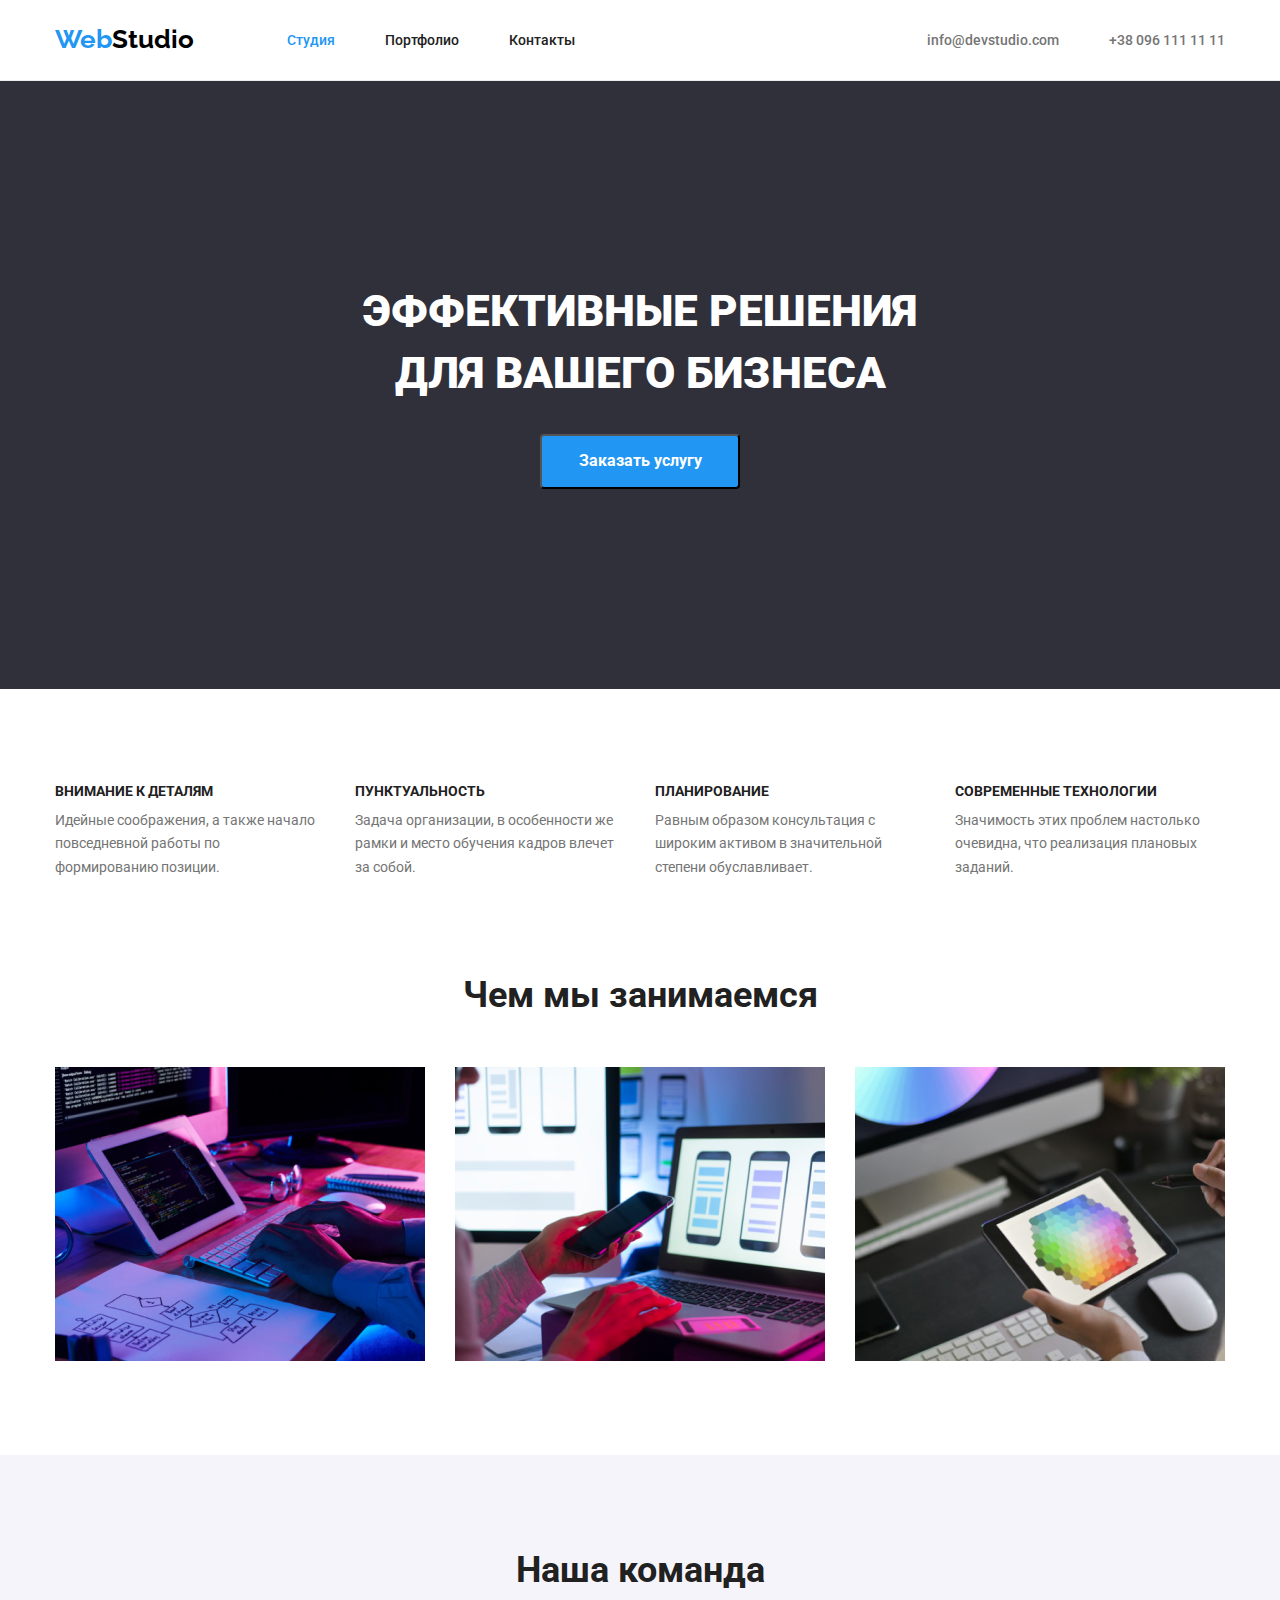
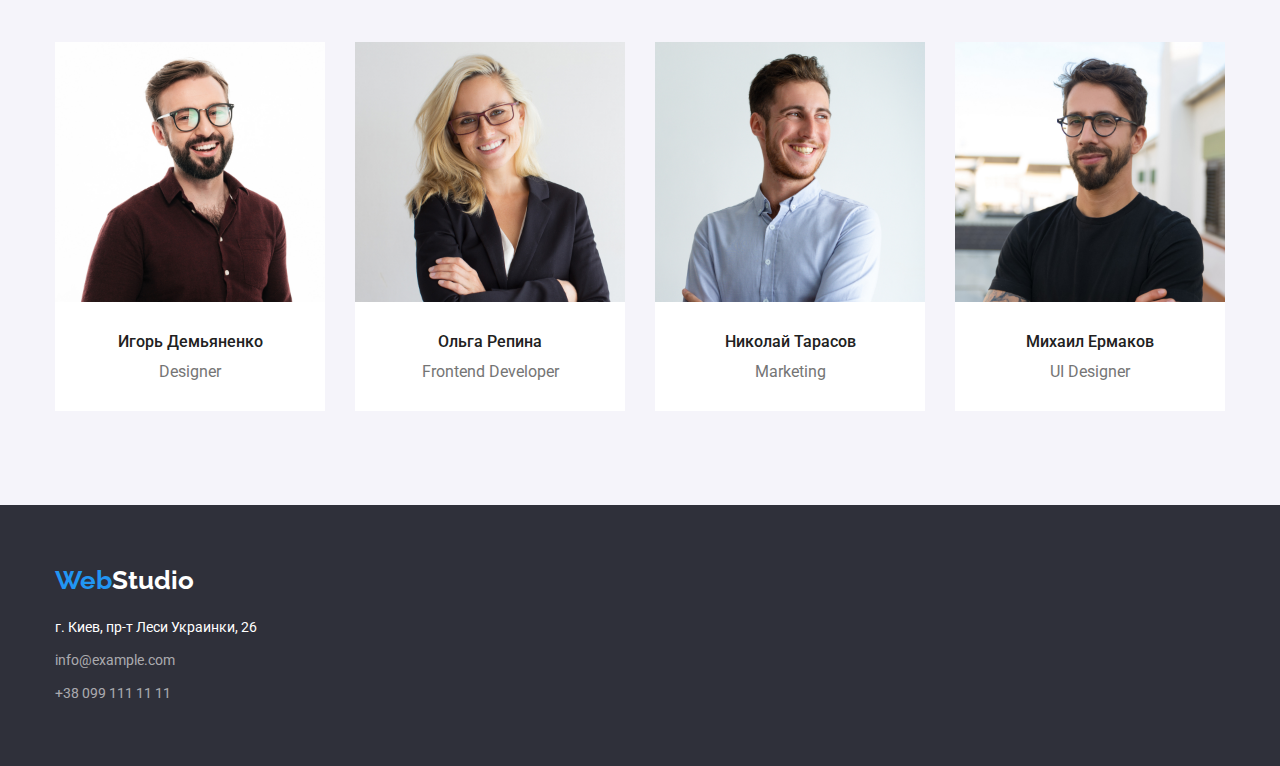
==== index.html @ 5d25dbe7 "Первый коммит после клонирования" ====
<!DOCTYPE html>
<html lang="ru">
<head>
    <meta charset="UTF-8">
    <meta http-equiv="X-UA-Compatible" content="IE=edge">
    <meta name="viewport" content="width=device-width, initial-scale=1.0">
    <title>WebStudio</title>
    <link rel="stylesheet" href="https://cdnjs.cloudflare.com/ajax/libs/modern-normalize/1.0.0/modern-normalize.css
    ">
    <link rel="preconnect" href="https://fonts.gstatic.com">
    <link href="https://fonts.googleapis.com/css2?family=Raleway:wght@700&family=Roboto:wght@400;500;700;900&display=swap" rel="stylesheet">
    <link rel="stylesheet" href="./css/hidden.css">
    <link rel="stylesheet" href="./css/styles.css">
</head>
<body>
        <!-- Хедер -->
        <header class="page-header">
            <div class="container page-head">
                <nav class="main-nav">
                    <a href="./index.html" class="logo header">
                        <span class="logo-web">Web</span><span class="logo-studio-header">Studio</span>
                    </a>
    
                    <ul class="site-nav list">
                        <li class="item"><a href="./index.html" class="link current">Студия</a></li>
                        <li class="item"><a href="./portfolio.html" class="link">Портфолио</a></li>
                        <li class="item"><a href="#contacts" class="link">Контакты</a></li>
                    </ul>      
                </nav>

                <ul class="contacts list">
                    <li class="item"><a class="contact" href="mailto:info@example.com">info@devstudio.com</a></li>
                    <li class="item"><a class="contact" href="tel:+380991111111">+38 096 111 11 11</a></li>
                </ul>
                    
            </div>
        </header>
    <main>
        
        <!-- ГЕРОЙ-->
        <section class="hero">
            <div class="container-hero">
                <h1 class="hero-title">Эффективные решения <br> для вашего бизнеса</h1>
                <button type="button" class="hero-btn">Заказать услугу</button>
            </div>
        </section>

        <!-- Наши преимущества -->
        <section class="our-advantages">    
            <div class="container our-power">
                <h2 class="visually-hidden main-title">Наши преимущества</h2>
                <ul class="advantages list">
                    <li class="power">
                          <h3 class="title">Внимание к деталям</h3>
                          <p class="advantage">Идейные соображения, а также начало повседневной работы 
                            по формированию позиции.</p>
                    </li>

                    <li class="power">
                           <h3 class="title">Пунктуальность</h3>
                           <p class="advantage">Задача организации, в особенности же рамки и место обучения 
                           кадров влечет за собой.</p>
                    </li>

                    <li class="power">
                           <h3 class="title">Планирование</h3>
                           <p class="advantage">Равным образом консультация с широким активом в значительной 
                           степени обуславливает.</p>                            
                    </li>

                    <li class="power">
                           <h3 class="title">Современные технологии</h3>
                           <p class="advantage">Значимость этих проблем настолько очевидна, что реализация 
                           плановых заданий.</p>
                    </li>
                </ul>
            </div>
        </section>

        <!-- Наши услуги -->
        <section class="our-services">
            <div class="container services">
                <h2 class="main-title services">Чем мы занимаемся</h2>
                <ul class="service list">    
                    <li class="service-item"><a href="">
                            <img src="./images/usluga1.jpg" alt="" width="370"/>
                            </a>
                    </li>

                    <li class="service-item"><a href="">
                        <img src="./images/usluga2.jpg" alt="" width="370"/>
                        </a>
                    </li>
                    
                    <li class="service-item"><a href="">
                        <img src="./images/usluga3.jpg" alt="" width="370"/>
                         </a>
                    </li>
                </ul>
            </div>
        </section>

        <!-- Наша команда -->
        <section class="our-team">
            <div class="container team">
                <h2 class="main-title team">Наша команда</h2>
            <ul class="team list">
                <li class="team-card"> 
                    <img class="image" src="./images/korban1.jpg" alt="" width="270"/>
                    <h3 class="member">Игорь Демьяненко</h3>
                    <p class="skill"><span lang="en">Designer</span></p>
                </li>

                <li class="team-card">
                    <img class="image" src="./images/lilu2.jpg" alt="" width="270"/>
                    <h3 class="member">Ольга Репина</h3>
                    <p class="skill"><span lang="en">Frontend Developer</span></p>
                </li>

                <li class="team-card">
                    <img class="image" src="./images/korban3.jpg" alt="" width="270"/>
                    <h3 class="member">Николай Тарасов</h3>
                    <p class="skill"><span lang="en">Marketing</span></p>
                </li>

                <li class="team-card">
                    <img class="image" src="./images/korban4.jpg" alt="" width="270"/>
                    <h3 class="member">Михаил Ермаков</h3>
                    <p class="skill"><span lang="en">UI Designer</span></p>
                </li>
            </ul>
            </div>
        </section>
    </main>
        <!-- Подвал -->
        <footer class="footer">
            <div class="container">
                <div class="full-footer">
                    <a href="./index.html" class="logo">
                        <span class="logo-web">Web</span><span class="logo-studio-footer">Studio</span>
                    </a>
                </div>
                
                <address class="address" id="contacts">
                    <ul class="footer-items">
                        <li class="footer-item"> г. Киев, пр-т Леси Украинки, 26</li>
                        <li class="footer-item"><a class="mail" href="mailto:info@example.com">info@example.com</a></li>
                        <li class="footer-item"><a class="tel" href="tel:+380991111111">+38 099 111 11 11</a></li>
                    </ul>
                </address>
            </div>
        </footer>

    </body>
</html>
---- css/hidden.css ----
/* Скрытие заголовка только от глаз */
  .visually-hidden {
    position: absolute;
    width: 1px;
    height: 1px;
    margin: -1px;
    border: 0;
    padding: 0;
    
    white-space: nowrap;
    clip-path: inset(100%);
    clip: rect(0 0 0 0);
    overflow: hidden;
  }
---- css/styles.css ----
/* Переменные */
:root {
  --title-text: #212121;
  --main-text: #757575;
  --nav-text: #212121;
  --contacts-text: #757575;
  --firm-color: #2196F3;
  --buttons-background: #F5F4FA;

}

html {
  box-sizing: border-box;
}

*,
*::before,
*::after {
  box-sizing: inherit;
}

body {
  font-family: 'Roboto', sans-serif;
  background-color: #ffffff;
}

img {
  display: block;
}

.address {
  font-style: normal; 
}

.list {
  margin: 0;
  padding: 0;

  list-style: none;
}

.main-title {
  margin-top: 0;

  color: var(--title-text, black);
  text-align: center;
  font-size: 36px;
  font-weight: 700;
  line-height: 1.2;
}

/* Главная страница */

/* Хедер */
.container {
  width: 1200px;
  padding-left: 15px;
  padding-right: 15px;
  margin-left: auto;
  margin-right: auto;
}


/* Лого */
.logo {

  display: block;
  font-family: 'Raleway', sans-serif;
  font-size: 26px;
  font-weight: 700;
  line-height: 1.2;
  text-decoration: none;
}

.logo.header {
  padding: 24px 0 25px 0;
}

.logo-web {
  color: var(--firm-color, blue);
}

.logo-studio-header {
  color: #000000;
}

.logo-studio-footer {
  color: #ffffff;
}

/* Навигация */
.container.page-head {
  display: flex;
  align-items: center;
}

.main-nav {
  display: flex;
  align-items: center;
}

.site-nav {
  display: flex;
  margin-left: 93px;
}

/* Селектор соседа - старая версия */
.site-nav .item + .item {
  margin-left: 50px;
}


.site-nav .link {
  display: block;
  padding-top: 15px;
  padding-bottom: 15px;
  
  color: var(--nav-text, black);
  font-size: 14px;
  font-weight: 500;
  line-height: 1.2;
  text-decoration: none;
}

.site-nav .link:hover,
.site-nav .link:focus {
  color: var(--firm-color, blue);
}

.site-nav .link.current {
  color: var(--firm-color, blue);
}

/* Контакты в шапке */
.contacts {
  display: flex;
  margin-left: auto;
}

.contacts .item + .item {
  margin-left: 50px;
}

.contacts .contact {
  display: block;


  color: var(--contacts-text, grey);
  font-size: 14px;
  font-weight: 500;
  line-height: 1.2;
  text-decoration: none;
}

.contacts .contact:hover,
.contacts .contact:focus {
  color: var(--firm-color, blue);
}

/* Герой */
.hero {
  background-color: #2F303A;
  padding-top: 200px;
  padding-bottom: 200px;


}

.container-hero {
  width: 1200px;
  padding-left: 15px;
  padding-right: 15px;
  margin-left: auto;
  margin-right: auto;

  text-align: center;
}

.hero-title {
  padding-bottom: 30px;
  margin-top: 0;
  margin-bottom: 0;
  
  color: #ffffff;
  text-transform: uppercase;
  font-size: 44px;
  font-weight: 900;
  line-height: 1.4;
}

.hero-btn {
  min-width: 200px;
  border-radius: 4px;
  padding: 10px 32px;

  font-family: inherit;
  color: #ffffff;
  background-color: var(--firm-color, blue);
  font-size: 16px;
  font-weight: 700;
  line-height: 1.9;
}

.hero .btn:hover,
.hero .btn:focus {
  background-color: #ffffff;
  color: var(--firm-color, blue);
}

/* Наши преимущества */

.our-advantages {
  padding-top: 94px;
  padding-bottom: 94px;
}

.advantages.list {
  display: flex;
  flex-wrap: wrap;

  margin-left: -30px;
}

.power .advantage {
  margin-top: 0;
  margin-bottom: 0;
}

.advantages.list .power {
  flex-basis: calc(100%/4 - 30px);
  margin-left: 30px;
}

.power .title {
  margin-top: 0;
  margin-bottom: 9.01px;
}

.advantage {
  margin-top: 0;
  margin-bottom: 0;
}

.advantages .title {
  color: var(--title-text, black);
  text-transform: uppercase;
  font-size: 14px;
  font-weight: 700;
  line-height: 1.2;
}

.advantages .advantage {
  color: var(--main-text, grey);
  font-size: 14px;
  font-weight: 400;
  line-height: 1.7;
}

/* Наши услуги */

.service.list {
  display: flex;
  flex-basis: calc(100%/3 - 30px);
  margin-left: -30px;
  margin-bottom: 0;
}

.service-item {
  margin-left: 30px;
}

.main-title.services {
  margin-bottom: 0;
  padding-bottom: 50px;
}

.our-services {
  padding-bottom: 94px;
}

/* Наша команда */
.our-team {
  padding-bottom: 94px;
  
  background-color: var(--buttons-background);
}

.container.team {
  margin-bottom: 0;
  margin-top: 0;

  text-align: center;
}

.team.list {
  display: flex;
  flex-basis: calc(100% / 4 - 30px);
  margin-left: -30px;

}

.team-card {
  margin-left: 30px;
  
  border-color: ;
  background-color: white;
}

.main-title.team {
  padding-top: 94px;
  padding-bottom: 50px;
  margin-bottom: 0;
}


.team .member {
  margin-top: 0;
  margin-bottom: 10px;

  color: var(--title-text, black);
  font-size: 16px;
  font-weight: 500;
  line-height: 1.2;
}

.team .image {
  margin-bottom: 30px;
}

.team .skill {
  margin-top: 0;
  margin-bottom: 30px;

  color: var(--main-text, grey);
  font-size: 16px;
  font-weight: 400;
  line-height: 1.2;
}

/* Подвал */

.footer {
  background-color: #2F303A ;
  padding-top: 60px;
  padding-bottom: 60px;

}

.footer-items {
  list-style: none;
  margin: 0;
  padding-left: 0;
}

.address {
  color: #ffffff;
  font-size: 14px;
  font-weight: 400;
  line-height: 1.714;
}

.full-footer {
  padding-bottom: 20px;
}

.footer-item + .footer-item{
  padding-top: 9px;
}

.address .mail,
.address .tel {
  color: rgba(255, 255, 255, 0.6);
  text-decoration: none;
}

.address .mail:hover,
.address .mail:focus,
.address .tel:hover,
.address .tel:focus{
  color: var(--firm-color, blue);
}

/* Старница портфолио */

/* Хедер */

.page-header {
  border-bottom: 1px solid #ECECEC;
}

/* Фильтры наших работ - кнопки */

.filter-our-works {
  padding-top: 71px;
  padding-bottom: 94px;
}

.container .filter-btn {
  padding-left: 0;
  padding-right: 0;

}

.filter-buttons.list {
  display: flex;
  margin-top: 0;
  margin-bottom: 0;
  padding-bottom: 56px;
  justify-content: center;

}

.btn-item + .btn-item {
  margin-left: 8px;
}


.filter-buttons .btn {
  min-width: 73px;
  height: 38px;
  padding: 6px 22px;
  border-radius: 4px;

  background-color: var(--buttons-background, #ffffff);
  font-family: inherit;
  border: none;
  color: var(--nav-text, #000000);
  font-size: 16px;
  font-weight: 500;
  line-height: 1.6;
}  

.filter-buttons .btn:hover,
.filter-buttons .btn:focus {
  background-color: var(--firm-color, blue);
  color: #ffffff;
}
 
/* Наши работы */

.projects.list {
  display: flex;
  flex-wrap: wrap;
  margin-left: -30px;
  margin-top: -30px;
  
  text-align: left;
}

.project-card {
  flex-basis: calc(100% / 3 - 30px);
  margin-left: 30px;
  margin-top: 30px;
}

.projects.list .project {
  margin-top: 0;
  margin-bottom: 0;
  padding-bottom: 4px;
}

.project-info {
  margin-top: 0px;
  margin-bottom: 0;
}

.project-item {
  padding: 20px 24px;

  border: 1px solid #EEEEEE;

}

.projects .project {
  color: var(--title-text);
  font-size: 18px;
  font-weight: 700;
  line-height: 2.0;
}

.projects .project-info {
  color: var(--main-text);
  font-size: 16px;
  font-weight: 400;
  line-height: 1.9;
}
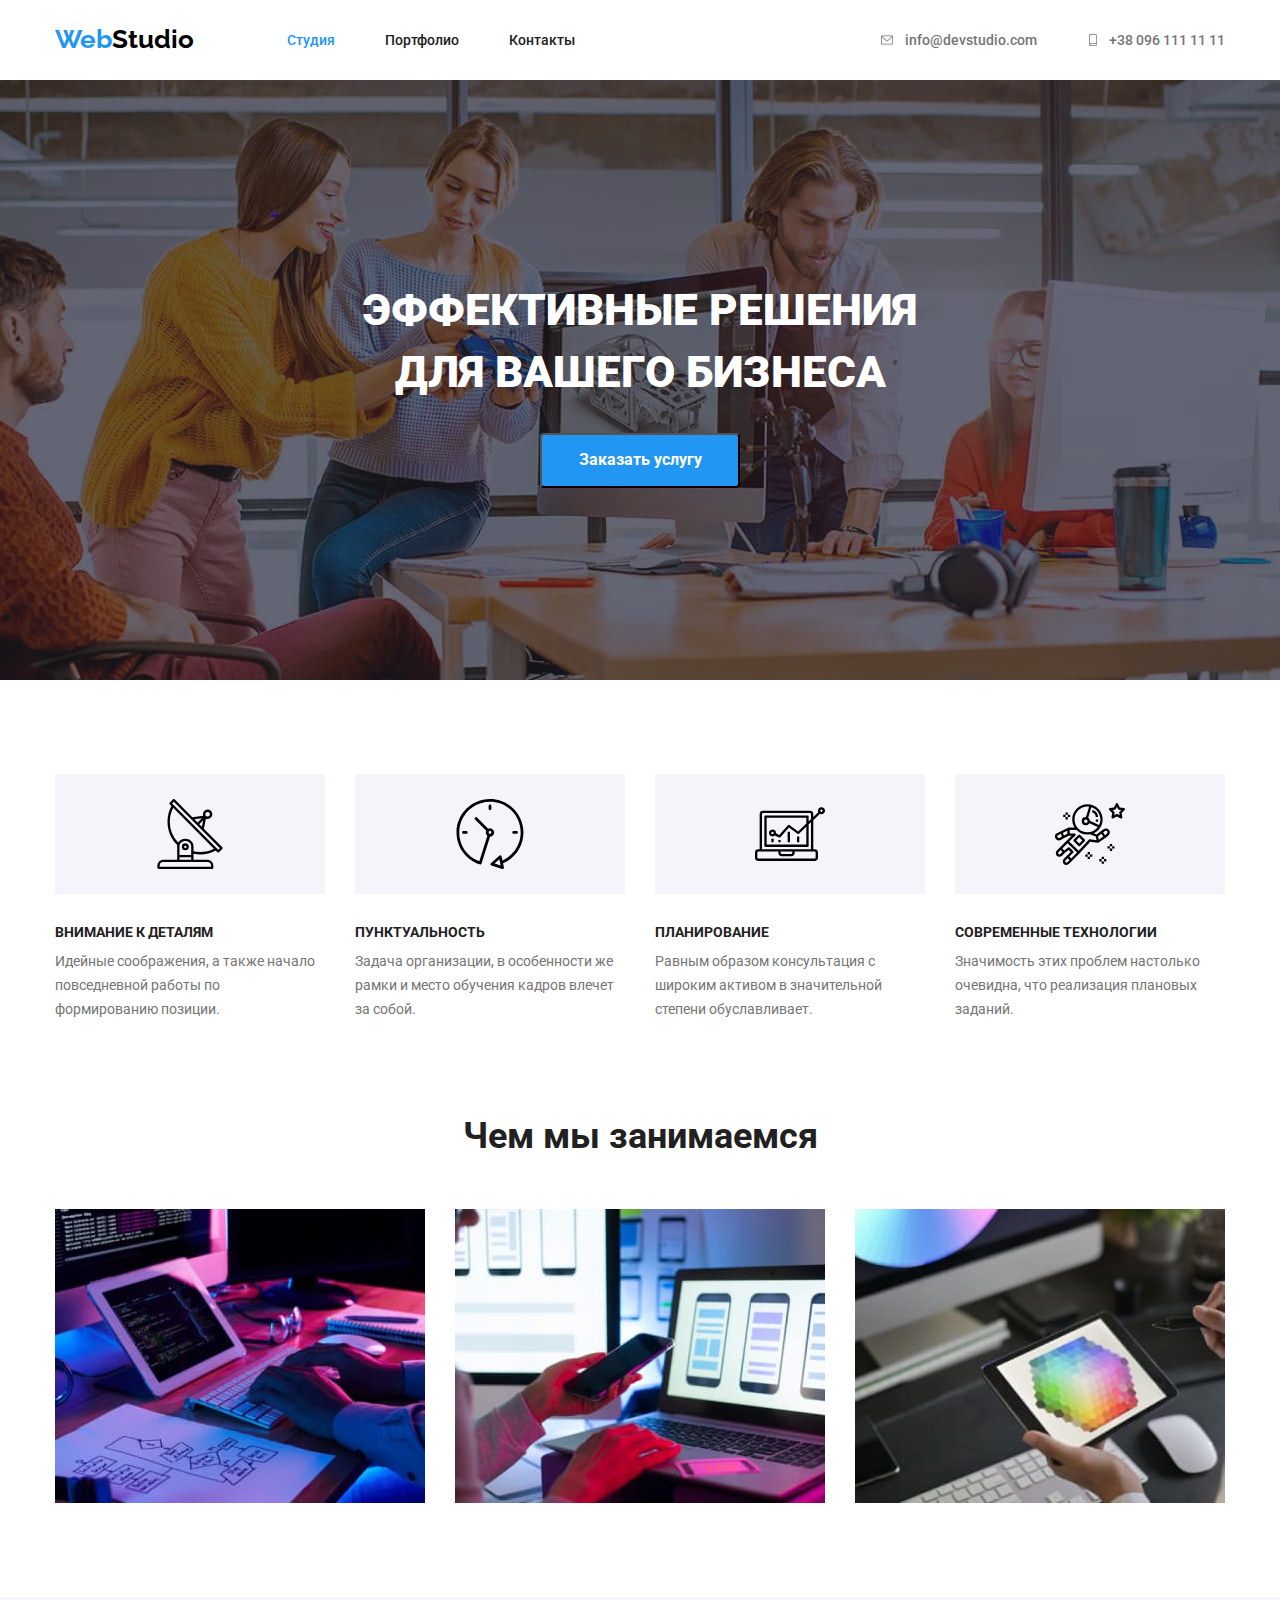
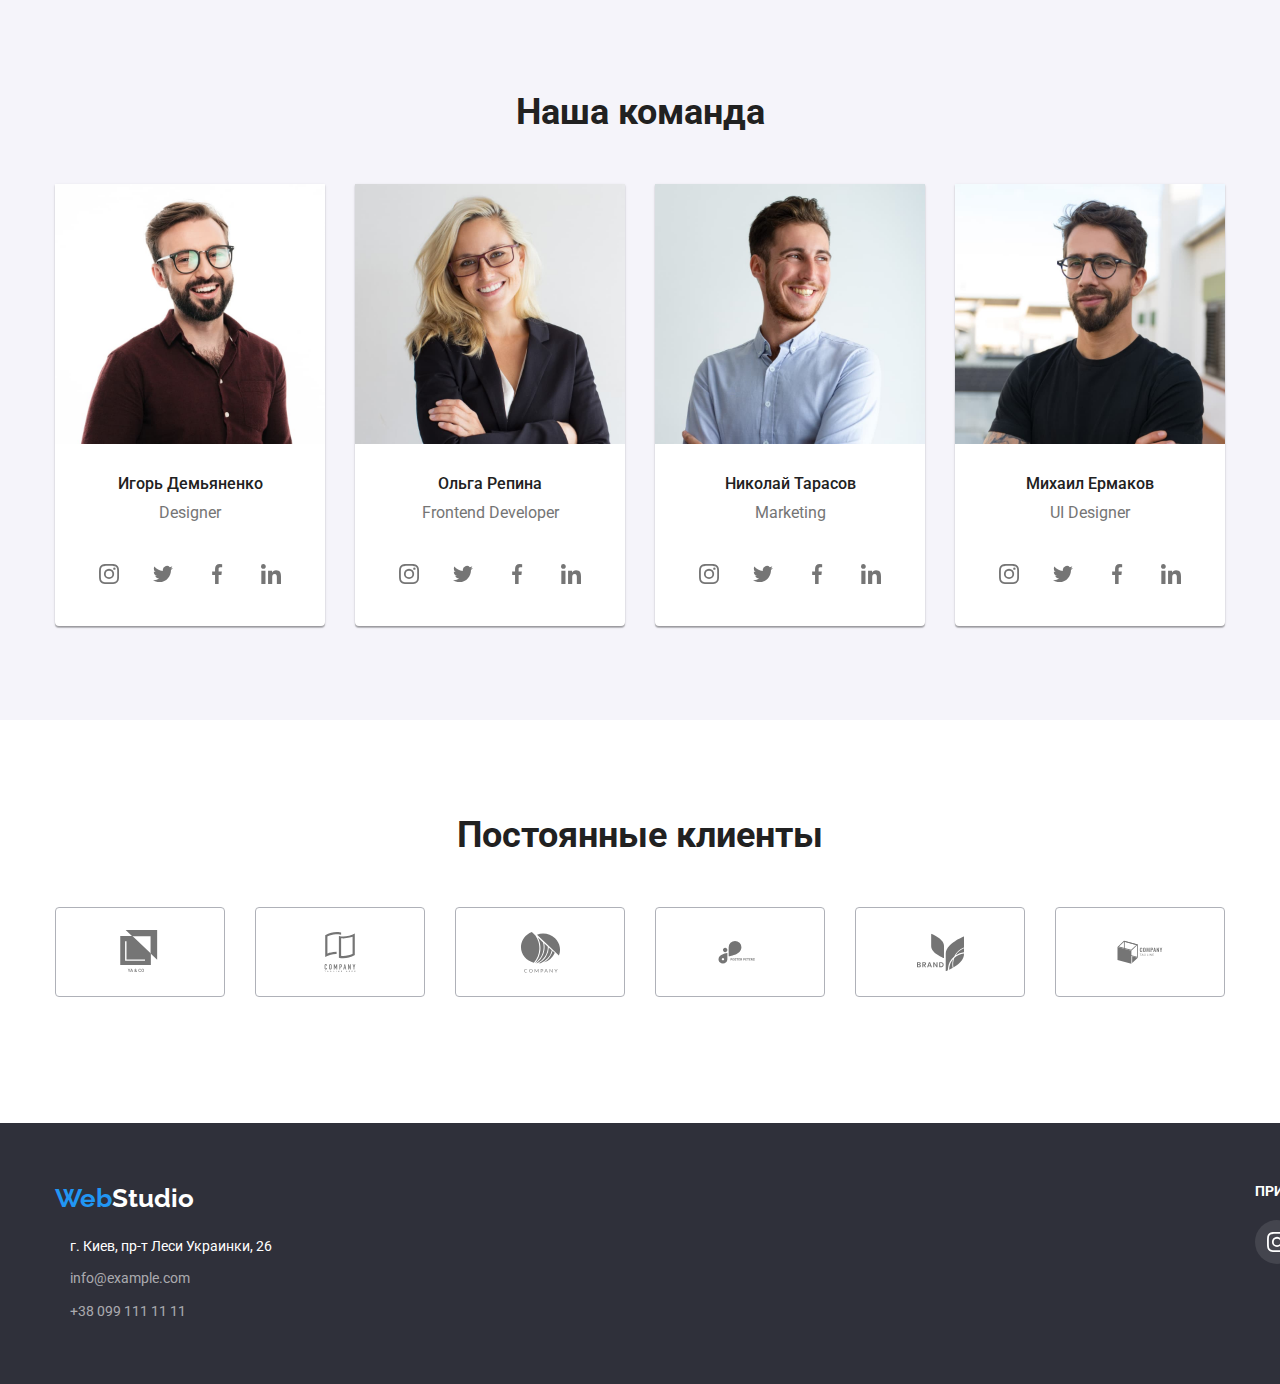
==== commit e7c251c5: "Без подвала" ====
--- a/index.html
+++ b/index.html
@@ -29,8 +29,22 @@
                 </nav>
 
                 <ul class="contacts list">
-                    <li class="item"><a class="contact" href="mailto:info@example.com">info@devstudio.com</a></li>
-                    <li class="item"><a class="contact" href="tel:+380991111111">+38 096 111 11 11</a></li>
+                    <li class="item">
+                        <a class="contact-link" href="mailto:info@devstudio.com">
+                            <svg class="item" width="16" height="12">
+                                <use href="./images/sprite.svg#icon-envelope"></use>
+                            </svg>
+                            info@devstudio.com
+                        </a>
+                    </li>
+                    <li class="item">
+                        <a class="contact-link" href="tel:+380991111111">
+                            <svg class="item" width="12" height="16">
+                                <use href="./images/sprite.svg#icon-smartphone"></use>
+                            </svg>
+                            +38 096 111 11 11
+                        </a>
+                    </li>
                 </ul>
                     
             </div>
@@ -45,37 +59,57 @@
             </div>
         </section>
 
-        <!-- Наши преимущества -->
-        <section class="our-advantages">    
-            <div class="container our-power">
-                <h2 class="visually-hidden main-title">Наши преимущества</h2>
-                <ul class="advantages list">
-                    <li class="power">
-                          <h3 class="title">Внимание к деталям</h3>
-                          <p class="advantage">Идейные соображения, а также начало повседневной работы 
-                            по формированию позиции.</p>
-                    </li>
-
-                    <li class="power">
-                           <h3 class="title">Пунктуальность</h3>
-                           <p class="advantage">Задача организации, в особенности же рамки и место обучения 
-                           кадров влечет за собой.</p>
-                    </li>
-
-                    <li class="power">
-                           <h3 class="title">Планирование</h3>
-                           <p class="advantage">Равным образом консультация с широким активом в значительной 
-                           степени обуславливает.</p>                            
-                    </li>
-
-                    <li class="power">
-                           <h3 class="title">Современные технологии</h3>
-                           <p class="advantage">Значимость этих проблем настолько очевидна, что реализация 
-                           плановых заданий.</p>
-                    </li>
-                </ul>
-            </div>
-        </section>
+      <!-- Наши преимущества -->
+      <section class="our-advantages">    
+        <div class="container our-power">
+            <h2 class="visually-hidden main-title">Наши преимущества</h2>
+            <ul class="advantages list">
+                <li class="power">
+                    <a class="advantage-item" href="">
+                        <svg class="advantage-svg" width="70" height="70">
+                            <use href="./images/sprite.svg#icon-antenna"></use>
+                        </svg>
+                    </a>
+                      <h3 class="title">Внимание к деталям</h3>
+                      <p class="advantage">Идейные соображения, а также начало повседневной работы 
+                        по формированию позиции.</p>
+                </li>
+
+                <li class="power">
+                    <a class="advantage-item" href="">
+                        <svg class="advantage-svg" width="70" height="70">
+                            <use href="./images/sprite.svg#icon-clock"></use>
+                        </svg>
+                    </a>
+                       <h3 class="title">Пунктуальность</h3>
+                       <p class="advantage">Задача организации, в особенности же рамки и место обучения 
+                       кадров влечет за собой.</p>
+                </li>
+
+                <li class="power">
+                    <a class="advantage-item" href="">
+                        <svg class="advantage-svg" width="70" height="70">
+                            <use href="./images/sprite.svg#icon-diagram"></use>
+                        </svg>
+                    </a>
+                       <h3 class="title">Планирование</h3>
+                       <p class="advantage">Равным образом консультация с широким активом в значительной 
+                       степени обуславливает.</p>                            
+                </li>
+
+                <li class="power">
+                    <a class="advantage-item" href="">
+                        <svg class="advantage-svg" width="70" height="70">
+                            <use href="./images/sprite.svg#icon-astronaut"></use>
+                        </svg>
+                    </a>
+                       <h3 class="title">Современные технологии</h3>
+                       <p class="advantage">Значимость этих проблем настолько очевидна, что реализация 
+                       плановых заданий.</p>
+                </li>
+            </ul>
+        </div>
+    </section>
 
         <!-- Наши услуги -->
         <section class="our-services">
@@ -109,46 +143,259 @@
                     <img class="image" src="./images/korban1.jpg" alt="" width="270"/>
                     <h3 class="member">Игорь Демьяненко</h3>
                     <p class="skill"><span lang="en">Designer</span></p>
+                    <ul class="social list">
+                        <li>
+                            <a class="social-link" href="">
+                                <svg class="social-icon instagram" width="20" height="20">
+                                    <use href="./images/sprite.svg#icon-instagram"></use>
+                                </svg>
+                            </a>
+                        </li>
+                        <li class="">
+                            <a class="social-link" href="">
+                                <svg class="social-icon twitter" width="20" height="20">
+                                    <use href="./images/sprite.svg#icon-twitter"></use>
+                                </svg>
+                            </a>
+                        </li>
+                        <li class="">
+                            <a class="social-link" href="">
+                                <svg class="social-icon facebook" width="20" height="20">
+                                    <use href="./images/sprite.svg#icon-facebook"></use>
+                                </svg>
+                            </a>
+                        </li>
+                        <li class="">
+                            <a class="social-link" href="">
+                                <svg class="social-icon linkedin" width="20" height="20">
+                                    <use href="./images/sprite.svg#icon-linkedin"></use>
+                                </svg>
+                            </a>
+                        </li>
+                    </ul>
                 </li>
 
                 <li class="team-card">
                     <img class="image" src="./images/lilu2.jpg" alt="" width="270"/>
                     <h3 class="member">Ольга Репина</h3>
                     <p class="skill"><span lang="en">Frontend Developer</span></p>
+                    <ul class="social list">
+                        <li>
+                            <a class="social-link" href="">
+                                <svg class="social-icon instagram" width="20" height="20">
+                                    <use href="./images/sprite.svg#icon-instagram"></use>
+                                </svg>
+                            </a>
+                        </li>
+                        <li class="">
+                            <a class="social-link" href="">
+                                <svg class="social-icon twitter" width="20" height="20">
+                                    <use href="./images/sprite.svg#icon-twitter"></use>
+                                </svg>
+                            </a>
+                        </li>
+                        <li class="">
+                            <a class="social-link" href="">
+                                <svg class="social-icon facebook" width="20" height="20">
+                                    <use href="./images/sprite.svg#icon-facebook"></use>
+                                </svg>
+                            </a>
+                        </li>
+                        <li class="">
+                            <a class="social-link" href="">
+                                <svg class="social-icon linkedin" width="20" height="20">
+                                    <use href="./images/sprite.svg#icon-linkedin"></use>
+                                </svg>
+                            </a>
+                        </li>
+                    </ul>
                 </li>
 
                 <li class="team-card">
                     <img class="image" src="./images/korban3.jpg" alt="" width="270"/>
                     <h3 class="member">Николай Тарасов</h3>
                     <p class="skill"><span lang="en">Marketing</span></p>
+                    <ul class="social list">
+                        <li>
+                            <a class="social-link" href="">
+                                <svg class="social-icon instagram" width="20" height="20">
+                                    <use href="./images/sprite.svg#icon-instagram"></use>
+                                </svg>
+                            </a>
+                        </li>
+                        <li class="">
+                            <a class="social-link" href="">
+                                <svg class="social-icon twitter" width="20" height="20">
+                                    <use href="./images/sprite.svg#icon-twitter"></use>
+                                </svg>
+                            </a>
+                        </li>
+                        <li class="">
+                            <a class="social-link" href="">
+                                <svg class="social-icon facebook" width="20" height="20">
+                                    <use href="./images/sprite.svg#icon-facebook"></use>
+                                </svg>
+                            </a>
+                        </li>
+                        <li class="">
+                            <a class="social-link" href="">
+                                <svg class="social-icon linkedin" width="20" height="20">
+                                    <use href="./images/sprite.svg#icon-linkedin"></use>
+                                </svg>
+                            </a>
+                        </li>
+                    </ul>
                 </li>
 
                 <li class="team-card">
                     <img class="image" src="./images/korban4.jpg" alt="" width="270"/>
                     <h3 class="member">Михаил Ермаков</h3>
                     <p class="skill"><span lang="en">UI Designer</span></p>
+                    <ul class="social list">
+                        <li>
+                            <a class="social-link" href="">
+                                <svg class="social-icon instagram" width="20" height="20">
+                                    <use href="./images/sprite.svg#icon-instagram"></use>
+                                </svg>
+                            </a>
+                        </li>
+                        <li class="">
+                            <a class="social-link" href="">
+                                <svg class="social-icon twitter" width="20" height="20">
+                                    <use href="./images/sprite.svg#icon-twitter"></use>
+                                </svg>
+                            </a>
+                        </li>
+                        <li class="">
+                            <a class="social-link" href="">
+                                <svg class="social-icon facebook" width="20" height="20">
+                                    <use href="./images/sprite.svg#icon-facebook"></use>
+                                </svg>
+                            </a>
+                        </li>
+                        <li class="">
+                            <a class="social-link" href="">
+                                <svg class="social-icon linkedin" width="20" height="20">
+                                    <use href="./images/sprite.svg#icon-linkedin"></use>
+                                </svg>
+                            </a>
+                        </li>
+                    </ul>
                 </li>
             </ul>
+            </div>
+        </section>
+
+        <!-- Постоянные клиенты -->
+        <section class="main-clients">
+            <div class="container clients">
+                <h2 class="main-title clients">Постоянные клиенты</h2>
+
+                <ul class="clients list">
+                    <li>
+                        <a class="main-client client1" href="">
+                            <svg class="client-svg" width="45" height="49">
+                                <use href="./images/sprite.svg#icon-company1"></use>
+                            </svg>
+                        </a>
+                    </li>
+
+                    <li>
+                        <a class="main-client client2" href="">
+                            <svg class="client-svg" width="40" height="52">
+                                <use href="./images/sprite.svg#icon-company2"></use>
+                            </svg>
+                        </a>    
+                    </li>
+                    <li>
+                        <a class="main-client client3" href="">
+                            <svg class="client-svg" width="41" height="43">
+                                <use href="./images/sprite.svg#icon-company3"></use>
+                            </svg>
+                        </a>    
+                    </li>
+                    <li>
+                        <a class="main-client client4" href="">
+                            <svg class="client-svg" width="80" height="43">
+                                <use href="./images/sprite.svg#icon-company4"></use>
+                            </svg>
+                        </a>
+                    </li>
+                    <li>
+                        <a class="main-client client5" href="">
+                            <svg class="client-svg" width="59" height="47">
+                                <use href="./images/sprite.svg#icon-company5"></use>
+                            </svg>
+                        </a>
+                    </li>
+                    <li>
+                        <a class="main-client client6" href="">
+                            <svg class="client-svg" width="88" height="45">
+                                <use href="./images/sprite.svg#icon-company6"></use>
+                            </svg>
+                        </a>
+                    </li>
+                </ul>
             </div>
         </section>
     </main>
         <!-- Подвал -->
         <footer class="footer">
-            <div class="container">
-                <div class="full-footer">
-                    <a href="./index.html" class="logo">
-                        <span class="logo-web">Web</span><span class="logo-studio-footer">Studio</span>
-                    </a>
+
+            <div class="container ftr">
+                <div class="footer-adr">
+                    <div class="full-logo">
+                        <a href="./index.html" class="logo">
+                            <span class="logo-web">Web</span><span class="logo-studio-footer">Studio</span>
+                        </a>
+                    </div>
+                    
+                    <address class="container address" id="contacts">
+                        <ul class="footer-items">
+                            <li class="footer-item"> г. Киев, пр-т Леси Украинки, 26</li>
+                            <li class="footer-item"><a class="mail" href="mailto:info@example.com">info@example.com</a></li>
+                            <li class="footer-item"><a class="tel" href="tel:+380991111111">+38 099 111 11 11</a></li>
+                        </ul>
+                    </address>
                 </div>
-                
-                <address class="address" id="contacts">
-                    <ul class="footer-items">
-                        <li class="footer-item"> г. Киев, пр-т Леси Украинки, 26</li>
-                        <li class="footer-item"><a class="mail" href="mailto:info@example.com">info@example.com</a></li>
-                        <li class="footer-item"><a class="tel" href="tel:+380991111111">+38 099 111 11 11</a></li>
+            
+                <div class="footer-links">
+                    <h3 class="footer-join">Присоединяйтесь</h3>
+                    <ul class="footer list">
+                        <li class="footer-itm">
+                            <a class="footer-link" href="">
+                                <svg class="footer-svg instagram" width="20" height="20">
+                                    <use href="./images/sprite.svg#icon-instagram"></use>
+                                </svg>
+                            </a>
+                        </li>
+                        <li class="footer-itm">
+                            <a class="footer-link" href="">
+                                <svg class="footer-svg twitter" width="20" height="20">
+                                    <use href="./images/sprite.svg#icon-twitter"></use>
+                                </svg>
+                            </a>
+                        </li>
+                        <li class="footer-itm">
+                            <a class="footer-link" href="">
+                                <svg class="footer-svg facebook" width="20" height="20">
+                                    <use href="./images/sprite.svg#icon-facebook"></use>
+                                </svg>
+                            </a>
+                        </li>
+                        <li class="footer-itm">
+                            <a class="footer-link" href="">
+                                <svg class="footer-svg linkedin" width="20" height="20">
+                                    <use href="./images/sprite.svg#icon-linkedin"></use>
+                                </svg>
+                            </a>
+                        </li>
                     </ul>
-                </address>
-            </div>
+                </div>
+
+          </div>
+            
+            
         </footer>
 
     </body>
--- a/css/styles.css
+++ b/css/styles.css
@@ -26,6 +26,8 @@
 
 img {
   display: block;
+  max-width: 100%;
+  height: auto;
 }
 
 .address {
@@ -63,7 +65,6 @@
 
 /* Лого */
 .logo {
-
   display: block;
   font-family: 'Raleway', sans-serif;
   font-size: 26px;
@@ -132,7 +133,7 @@
 }
 
 /* Контакты в шапке */
-.contacts {
+.contacts.list {
   display: flex;
   margin-left: auto;
 }
@@ -141,9 +142,11 @@
   margin-left: 50px;
 }
 
-.contacts .contact {
-  display: block;
-
+.contact-link {
+  display: flex;
+  height: 16px;
+  justify-content: center;
+  align-items: center;
 
   color: var(--contacts-text, grey);
   font-size: 14px;
@@ -152,18 +155,60 @@
   text-decoration: none;
 }
 
-.contacts .contact:hover,
-.contacts .contact:focus {
+.contact-link:hover, .contact-link:focus {
   color: var(--firm-color, blue);
-}
+  fill: var(--firm-color);
+}
+
+.contact-link > .item {
+  margin-right: 10px;
+  fill: var(--main-text);
+}
+
+.contact-link:hover .item, 
+.contact-link:focus .item {
+  fill: var(--firm-color);
+}
+
+
+/* Практика использования псевдо элементов
+.contact-link.mail::before {
+  display: inline-block;
+  content: "";
+  width: 16px;
+  height: 12px;
+  background-image: url(../images/envelope.svg);
+  background-repeat: no-repeat;
+  margin-right: 10px;
+  background-position: center;
+}
+
+.contact-link.tel::before {
+  display: inline-block;
+  content: "";
+  width: 10px;
+  height: 16px;
+  background-image: url(../images/smartphone.svg);
+  background-repeat: no-repeat;
+  margin-right: 10px;
+  background-size: contain;
+  background-position: center; */
+/* } */
 
 /* Герой */
+
 .hero {
   background-color: #2F303A;
   padding-top: 200px;
   padding-bottom: 200px;
 
-
+  max-width: 1600px;
+  height: 600px;
+  background-image: linear-gradient(to right, rgba(47, 48, 58, 0.4), rgba(47, 48, 58, 0.4)),
+  url(../images/hero.jpg);
+  background-repeat: no-repeat;
+  background-size: auto;
+  background-position: center;
 }
 
 .container-hero {
@@ -216,7 +261,7 @@
 
 .advantages.list {
   display: flex;
-  flex-wrap: wrap;
+  /* flex-wrap: wrap; */
 
   margin-left: -30px;
 }
@@ -227,7 +272,7 @@
 }
 
 .advantages.list .power {
-  flex-basis: calc(100%/4 - 30px);
+  flex-basis: calc( 100% / 4 - 30px);
   margin-left: 30px;
 }
 
@@ -256,11 +301,22 @@
   line-height: 1.7;
 }
 
+.advantage-item {
+  display: flex;
+  justify-content: center;
+  align-items: center;
+  margin-bottom: 30px;
+
+  width: 270px;
+  height: 120px;
+  background-color: var(--buttons-background);
+}
+
 /* Наши услуги */
 
 .service.list {
   display: flex;
-  flex-basis: calc(100%/3 - 30px);
+  flex-basis: calc(100% / 3 - 30px);
   margin-left: -30px;
   margin-bottom: 0;
 }
@@ -296,14 +352,16 @@
   display: flex;
   flex-basis: calc(100% / 4 - 30px);
   margin-left: -30px;
-
-}
-
-.team-card {
+}
+
+.team.list > .team-card {
   margin-left: 30px;
   
-  border-color: ;
   background-color: white;
+
+  box-shadow: 0px 1px 3px rgba(0, 0, 0, 0.12), 0px 1px 1px rgba(0, 0, 0, 0.14), 0px 2px 1px rgba(0, 0, 0, 0.2);
+  border-radius: 0px 0px 4px 4px;
+
 }
 
 .main-title.team {
@@ -336,6 +394,114 @@
   font-weight: 400;
   line-height: 1.2;
 }
+
+/* Линки у команды */
+.social.list {
+  display: flex;
+  flex-basis: calc(100% / 4 - 10px);
+  margin-left: -10px;
+
+  justify-content: center;
+
+  padding-bottom: 30px;
+
+}
+
+.social-link {
+  display: flex;
+  width: 44px;
+  height: 44px;
+  justify-content: center;
+  align-items: center;
+
+  border: 0;
+  border-radius: 50%;
+
+  padding: 0;
+  margin-left: 10px;
+  
+  
+  /* background-repeat: no-repeat;
+  background-position: center; */
+} 
+
+.social-link:hover, .social-link:focus {
+  /* fill: #ffffff; */
+  background-color: var(--firm-color);
+}
+
+.social-icon {
+  fill: var(--main-text);
+}
+
+.social-link:hover .social-icon, .social-link:focus .social-icon {
+  fill: #ffffff;
+} 
+
+
+
+
+/* .social-link.instagramm {
+  background-image: url(../images/instagram.svg);
+}
+
+.social-link.twitter {
+  background-image: url(../images/twitter.svg);
+}
+
+.social-link.facebook {
+  background-image: url(../images/facebook.svg);
+}
+
+.social-link.linkedin {
+  background-image: url(../images/linkedin.svg);
+}
+
+.social-link:hover,
+.social-link:focus {
+  color: tomato;
+} */
+
+
+/* Постоянные клиенты */
+
+.clients.list {
+  display: flex;
+  flex-basis: calc(100% / 6 - 30px);
+  margin-left: -30px;
+
+  padding-bottom: 126px;
+}
+
+.main-title.clients {
+  margin-bottom: 0;
+  padding-top: 94px;
+  padding-bottom: 50px;
+
+  justify-content: center;
+
+}
+
+.main-client {
+  display: flex;
+  justify-content: center;
+  align-items: center;
+
+  width: 170px;
+  height: 90px; 
+  margin-left: 30px;
+
+  border: 1px solid #AFB1B8;
+  border-radius: 4px;
+
+  fill: var(--main-text);
+}
+
+.main-client:hover .client-svg, .main-client:focus .client-svg {
+  fill: var(--firm-color, blue);
+}
+
+
 
 /* Подвал */
 
@@ -350,6 +516,7 @@
   list-style: none;
   margin: 0;
   padding-left: 0;
+
 }
 
 .address {
@@ -359,7 +526,8 @@
   line-height: 1.714;
 }
 
-.full-footer {
+.full-logo {
+  display: block;
   padding-bottom: 20px;
 }
 
@@ -380,107 +548,60 @@
   color: var(--firm-color, blue);
 }
 
-/* Старница портфолио */
-
-/* Хедер */
-
-.page-header {
-  border-bottom: 1px solid #ECECEC;
-}
-
-/* Фильтры наших работ - кнопки */
-
-.filter-our-works {
-  padding-top: 71px;
-  padding-bottom: 94px;
-}
-
-.container .filter-btn {
-  padding-left: 0;
-  padding-right: 0;
-
-}
-
-.filter-buttons.list {
-  display: flex;
-  margin-top: 0;
-  margin-bottom: 0;
-  padding-bottom: 56px;
+.container.ftr {
+  display: flex;
+}
+
+.container.footer-links {
+  /* display: flex; */
+
+  /* width: 44px;
+  height: 44px;
+  border: 1px solid tomato; */
+
+}
+.footer-join {
+  margin: 0;
+  padding-bottom: 20px;
+
+  color: #FFFFFF;
+  text-transform: uppercase;
+  font-size: 14px;
+  line-height: 1.2;
+  font-weight: 700;
+}
+
+.footer.list {
+  display: flex;
+  flex-basis: calc( 100% / 4 - 10px);
+  margin-left: -10px;
+  margin-top: 0;
+  margin-bottom: 0;
+  padding: 0;
+}
+
+.footer-itm {
+  margin-left: 10px;
+  width: 44px;
+  height: 44px;
+
+  border-radius: 50%;
+
+  background-color: rgba(255, 255, 255, 0.1);
+}
+
+.footer-link {
+  display: flex;
   justify-content: center;
-
-}
-
-.btn-item + .btn-item {
-  margin-left: 8px;
-}
-
-
-.filter-buttons .btn {
-  min-width: 73px;
-  height: 38px;
-  padding: 6px 22px;
-  border-radius: 4px;
-
-  background-color: var(--buttons-background, #ffffff);
-  font-family: inherit;
-  border: none;
-  color: var(--nav-text, #000000);
-  font-size: 16px;
-  font-weight: 500;
-  line-height: 1.6;
-}  
-
-.filter-buttons .btn:hover,
-.filter-buttons .btn:focus {
-  background-color: var(--firm-color, blue);
-  color: #ffffff;
-}
- 
-/* Наши работы */
-
-.projects.list {
-  display: flex;
-  flex-wrap: wrap;
-  margin-left: -30px;
-  margin-top: -30px;
-  
-  text-align: left;
-}
-
-.project-card {
-  flex-basis: calc(100% / 3 - 30px);
-  margin-left: 30px;
-  margin-top: 30px;
-}
-
-.projects.list .project {
-  margin-top: 0;
-  margin-bottom: 0;
-  padding-bottom: 4px;
-}
-
-.project-info {
-  margin-top: 0px;
-  margin-bottom: 0;
-}
-
-.project-item {
-  padding: 20px 24px;
-
-  border: 1px solid #EEEEEE;
-
-}
-
-.projects .project {
-  color: var(--title-text);
-  font-size: 18px;
-  font-weight: 700;
-  line-height: 2.0;
-}
-
-.projects .project-info {
-  color: var(--main-text);
-  font-size: 16px;
-  font-weight: 400;
-  line-height: 1.9;
-}+  align-items: center;
+
+  width: 44px;
+  height: 44px;
+
+  fill: #FFFFFF;
+}
+
+.footer-itm:hover{
+  background-color: var(--firm-color);
+}
+
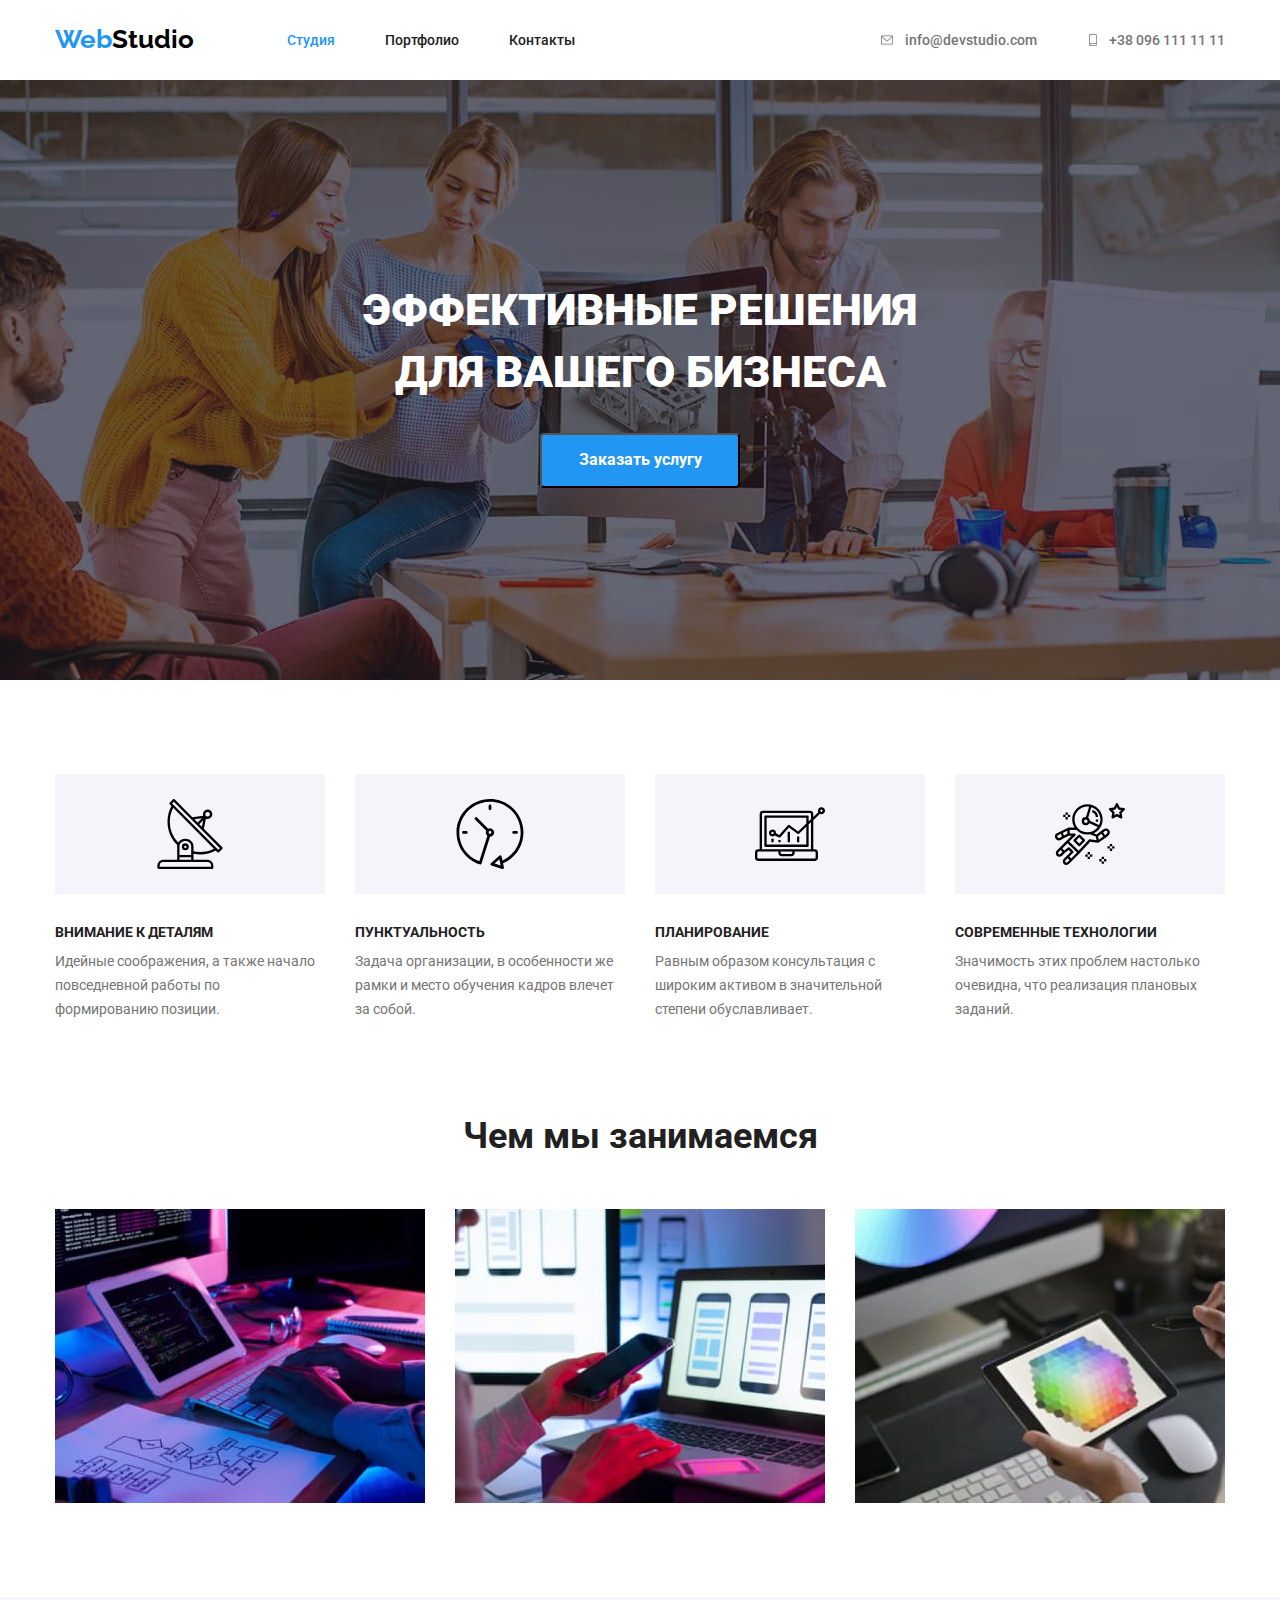
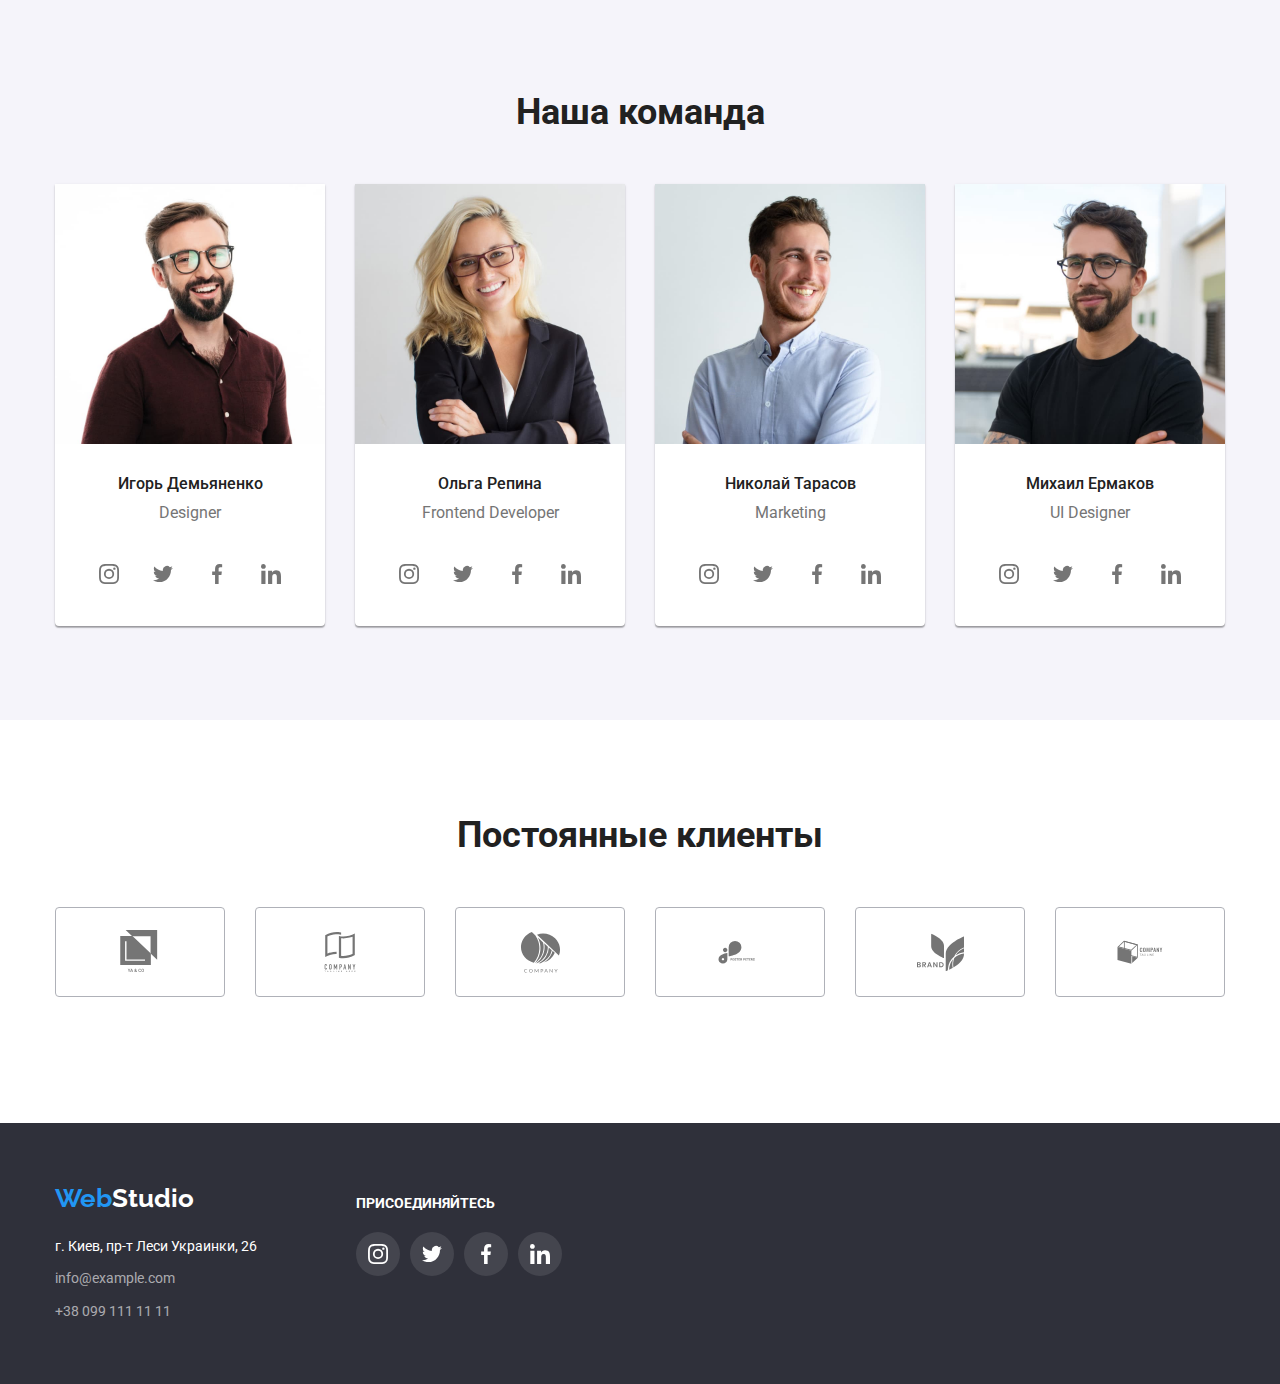
==== commit 0bbf147f: "Закончен подвал - дз done" ====
--- a/index.html
+++ b/index.html
@@ -392,9 +392,7 @@
                         </li>
                     </ul>
                 </div>
-
-          </div>
-            
+            </div>
             
         </footer>
 
--- a/css/styles.css
+++ b/css/styles.css
@@ -1,4 +1,3 @@
-/* Переменные */
 :root {
   --title-text: #212121;
   --main-text: #757575;
@@ -6,7 +5,6 @@
   --contacts-text: #757575;
   --firm-color: #2196F3;
   --buttons-background: #F5F4FA;
-
 }
 
 html {
@@ -52,7 +50,6 @@
 }
 
 /* Главная страница */
-
 /* Хедер */
 .container {
   width: 1200px;
@@ -62,7 +59,6 @@
   margin-right: auto;
 }
 
-
 /* Лого */
 .logo {
   display: block;
@@ -109,7 +105,6 @@
 .site-nav .item + .item {
   margin-left: 50px;
 }
-
 
 .site-nav .link {
   display: block;
@@ -170,33 +165,7 @@
   fill: var(--firm-color);
 }
 
-
-/* Практика использования псевдо элементов
-.contact-link.mail::before {
-  display: inline-block;
-  content: "";
-  width: 16px;
-  height: 12px;
-  background-image: url(../images/envelope.svg);
-  background-repeat: no-repeat;
-  margin-right: 10px;
-  background-position: center;
-}
-
-.contact-link.tel::before {
-  display: inline-block;
-  content: "";
-  width: 10px;
-  height: 16px;
-  background-image: url(../images/smartphone.svg);
-  background-repeat: no-repeat;
-  margin-right: 10px;
-  background-size: contain;
-  background-position: center; */
-/* } */
-
 /* Герой */
-
 .hero {
   background-color: #2F303A;
   padding-top: 200px;
@@ -253,7 +222,6 @@
 }
 
 /* Наши преимущества */
-
 .our-advantages {
   padding-top: 94px;
   padding-bottom: 94px;
@@ -261,7 +229,6 @@
 
 .advantages.list {
   display: flex;
-  /* flex-wrap: wrap; */
 
   margin-left: -30px;
 }
@@ -313,7 +280,6 @@
 }
 
 /* Наши услуги */
-
 .service.list {
   display: flex;
   flex-basis: calc(100% / 3 - 30px);
@@ -361,7 +327,6 @@
 
   box-shadow: 0px 1px 3px rgba(0, 0, 0, 0.12), 0px 1px 1px rgba(0, 0, 0, 0.14), 0px 2px 1px rgba(0, 0, 0, 0.2);
   border-radius: 0px 0px 4px 4px;
-
 }
 
 .main-title.team {
@@ -404,7 +369,6 @@
   justify-content: center;
 
   padding-bottom: 30px;
-
 }
 
 .social-link {
@@ -419,14 +383,9 @@
 
   padding: 0;
   margin-left: 10px;
-  
-  
-  /* background-repeat: no-repeat;
-  background-position: center; */
 } 
 
 .social-link:hover, .social-link:focus {
-  /* fill: #ffffff; */
   background-color: var(--firm-color);
 }
 
@@ -438,33 +397,7 @@
   fill: #ffffff;
 } 
 
-
-
-
-/* .social-link.instagramm {
-  background-image: url(../images/instagram.svg);
-}
-
-.social-link.twitter {
-  background-image: url(../images/twitter.svg);
-}
-
-.social-link.facebook {
-  background-image: url(../images/facebook.svg);
-}
-
-.social-link.linkedin {
-  background-image: url(../images/linkedin.svg);
-}
-
-.social-link:hover,
-.social-link:focus {
-  color: tomato;
-} */
-
-
 /* Постоянные клиенты */
-
 .clients.list {
   display: flex;
   flex-basis: calc(100% / 6 - 30px);
@@ -479,7 +412,6 @@
   padding-bottom: 50px;
 
   justify-content: center;
-
 }
 
 .main-client {
@@ -502,21 +434,17 @@
 }
 
 
-
 /* Подвал */
-
 .footer {
   background-color: #2F303A ;
   padding-top: 60px;
   padding-bottom: 60px;
-
 }
 
 .footer-items {
   list-style: none;
   margin: 0;
   padding-left: 0;
-
 }
 
 .address {
@@ -524,6 +452,10 @@
   font-size: 14px;
   font-weight: 400;
   line-height: 1.714;
+
+  padding: 0;
+  max-width: 231px;
+  margin-right: 70px;
 }
 
 .full-logo {
@@ -552,17 +484,11 @@
   display: flex;
 }
 
-.container.footer-links {
-  /* display: flex; */
-
-  /* width: 44px;
-  height: 44px;
-  border: 1px solid tomato; */
-
-}
 .footer-join {
   margin: 0;
+  padding-top: 12px;
   padding-bottom: 20px;
+  align-items: center;
 
   color: #FFFFFF;
   text-transform: uppercase;
@@ -582,22 +508,20 @@
 
 .footer-itm {
   margin-left: 10px;
+
+  border-radius: 50%;
+
+  background-color: rgba(255, 255, 255, 0.1);
+}
+
+.footer-link {
+  display: flex;
+  justify-content: center;
+  align-items: center;
+
   width: 44px;
   height: 44px;
 
-  border-radius: 50%;
-
-  background-color: rgba(255, 255, 255, 0.1);
-}
-
-.footer-link {
-  display: flex;
-  justify-content: center;
-  align-items: center;
-
-  width: 44px;
-  height: 44px;
-
   fill: #FFFFFF;
 }
 
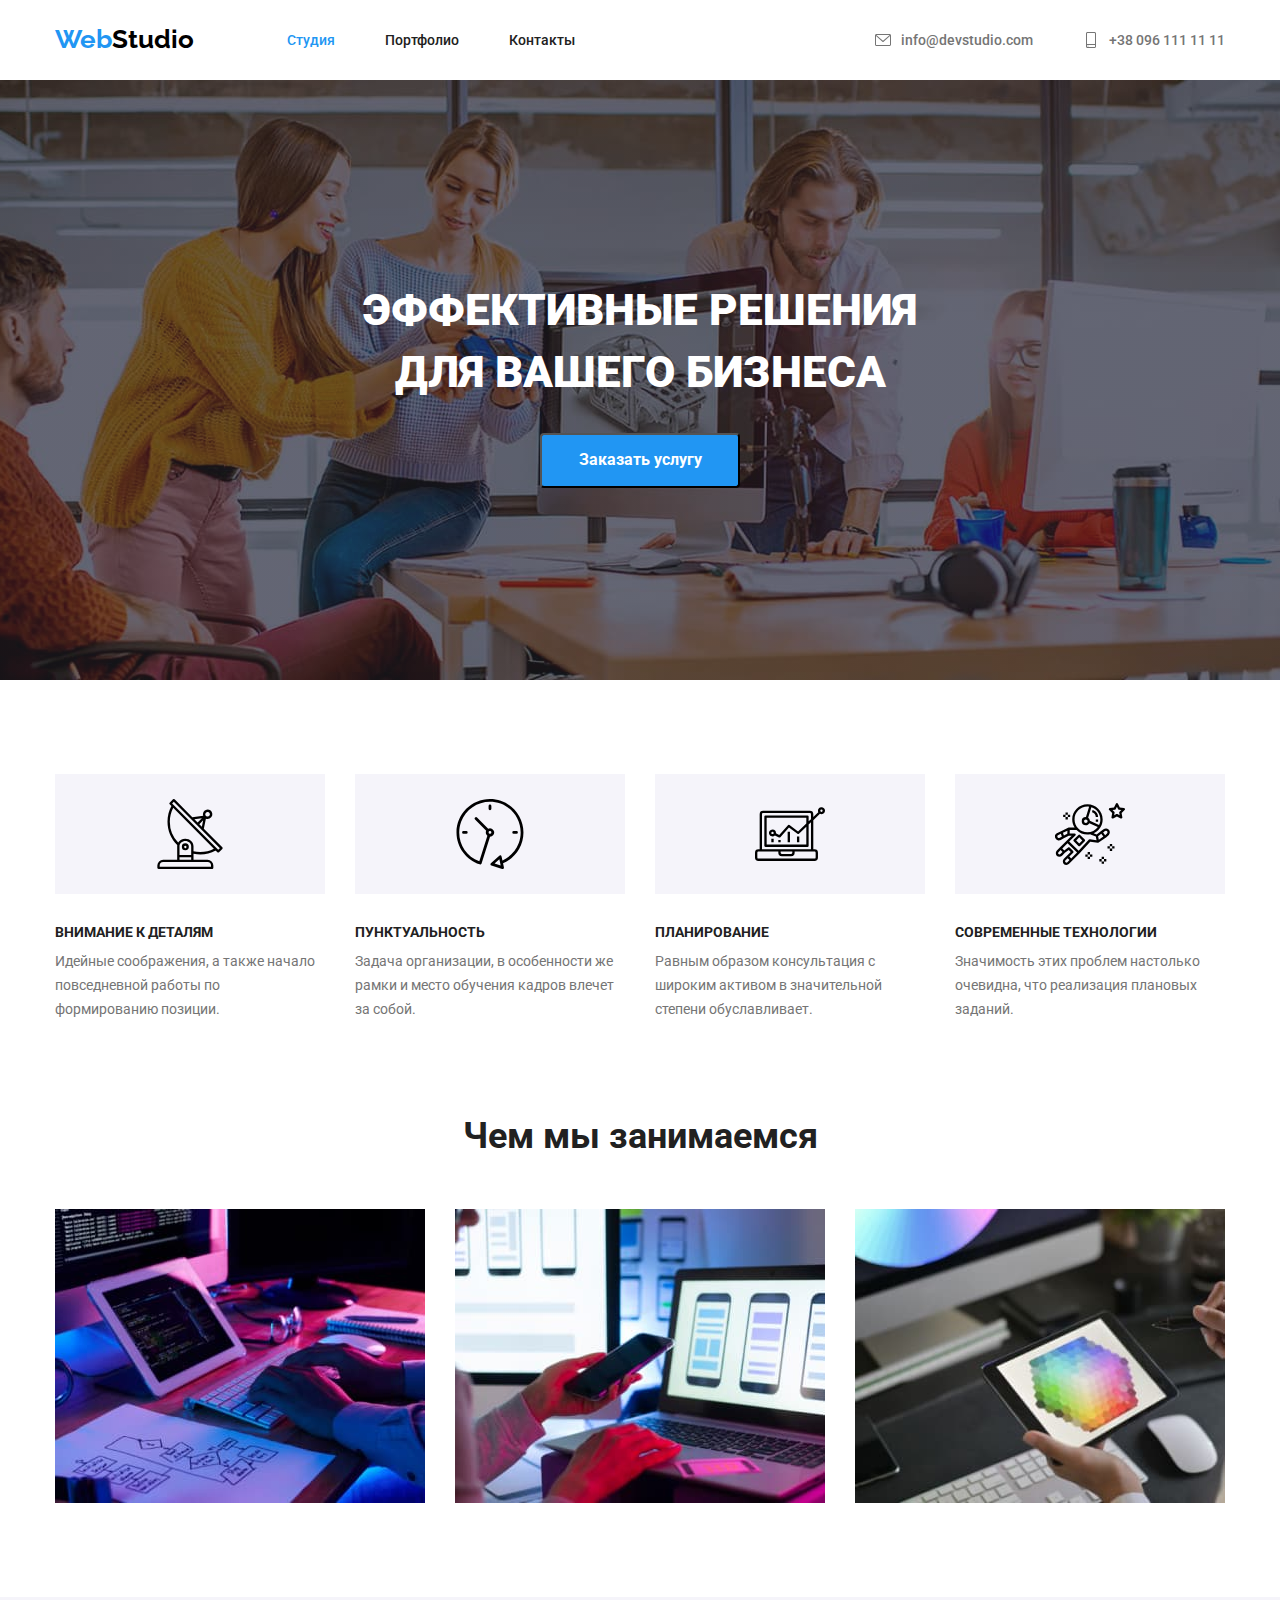
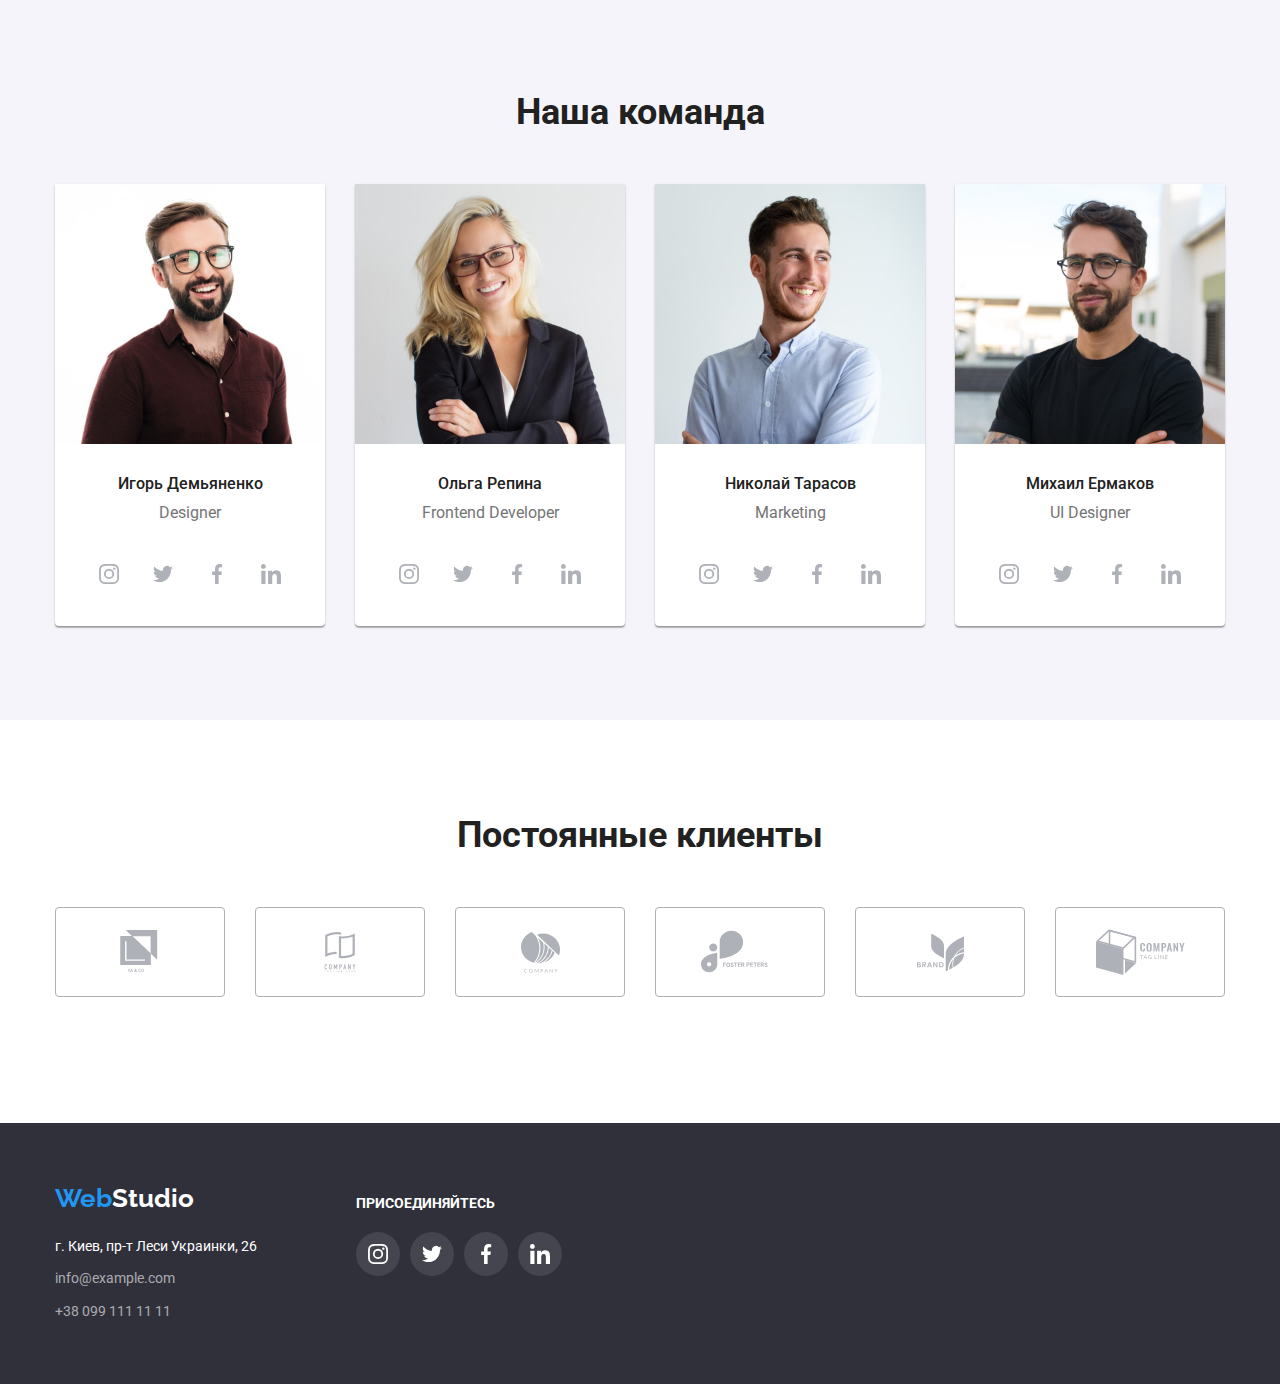
==== commit 072afc10: "Исправление ошибок" ====
--- a/index.html
+++ b/index.html
@@ -31,7 +31,7 @@
                 <ul class="contacts list">
                     <li class="item">
                         <a class="contact-link" href="mailto:info@devstudio.com">
-                            <svg class="item" width="16" height="12">
+                            <svg class="item" width="16" height="16">
                                 <use href="./images/sprite.svg#icon-envelope"></use>
                             </svg>
                             info@devstudio.com
@@ -39,7 +39,7 @@
                     </li>
                     <li class="item">
                         <a class="contact-link" href="tel:+380991111111">
-                            <svg class="item" width="12" height="16">
+                            <svg class="item" width="16" height="16">
                                 <use href="./images/sprite.svg#icon-smartphone"></use>
                             </svg>
                             +38 096 111 11 11
@@ -316,7 +316,7 @@
                     </li>
                     <li>
                         <a class="main-client client4" href="">
-                            <svg class="client-svg" width="80" height="43">
+                            <svg class="client-svg" width="79" height="80">
                                 <use href="./images/sprite.svg#icon-company4"></use>
                             </svg>
                         </a>
@@ -330,7 +330,7 @@
                     </li>
                     <li>
                         <a class="main-client client6" href="">
-                            <svg class="client-svg" width="88" height="45">
+                            <svg class="client-svg" width="89" height="89">
                                 <use href="./images/sprite.svg#icon-company6"></use>
                             </svg>
                         </a>
--- a/css/styles.css
+++ b/css/styles.css
@@ -5,6 +5,7 @@
   --contacts-text: #757575;
   --firm-color: #2196F3;
   --buttons-background: #F5F4FA;
+  --icons-color: #AFB1B8;
 }
 
 html {
@@ -385,15 +386,17 @@
   margin-left: 10px;
 } 
 
-.social-link:hover, .social-link:focus {
+.social-link:hover, 
+.social-link:focus {
   background-color: var(--firm-color);
 }
 
 .social-icon {
-  fill: var(--main-text);
-}
-
-.social-link:hover .social-icon, .social-link:focus .social-icon {
+  fill: var(--icons-color);
+}
+
+.social-link:hover .social-icon, 
+.social-link:focus .social-icon {
   fill: #ffffff;
 } 
 
@@ -426,10 +429,11 @@
   border: 1px solid #AFB1B8;
   border-radius: 4px;
 
-  fill: var(--main-text);
-}
-
-.main-client:hover .client-svg, .main-client:focus .client-svg {
+  fill: var(--icons-color);
+}
+
+.main-client:hover .client-svg, 
+.main-client:focus .client-svg {
   fill: var(--firm-color, blue);
 }
 
@@ -522,10 +526,14 @@
   width: 44px;
   height: 44px;
 
+  border-radius: 50%;
+
+
   fill: #FFFFFF;
 }
 
-.footer-itm:hover{
+.footer-link:hover,
+.footer-link:focus {
   background-color: var(--firm-color);
 }
 
